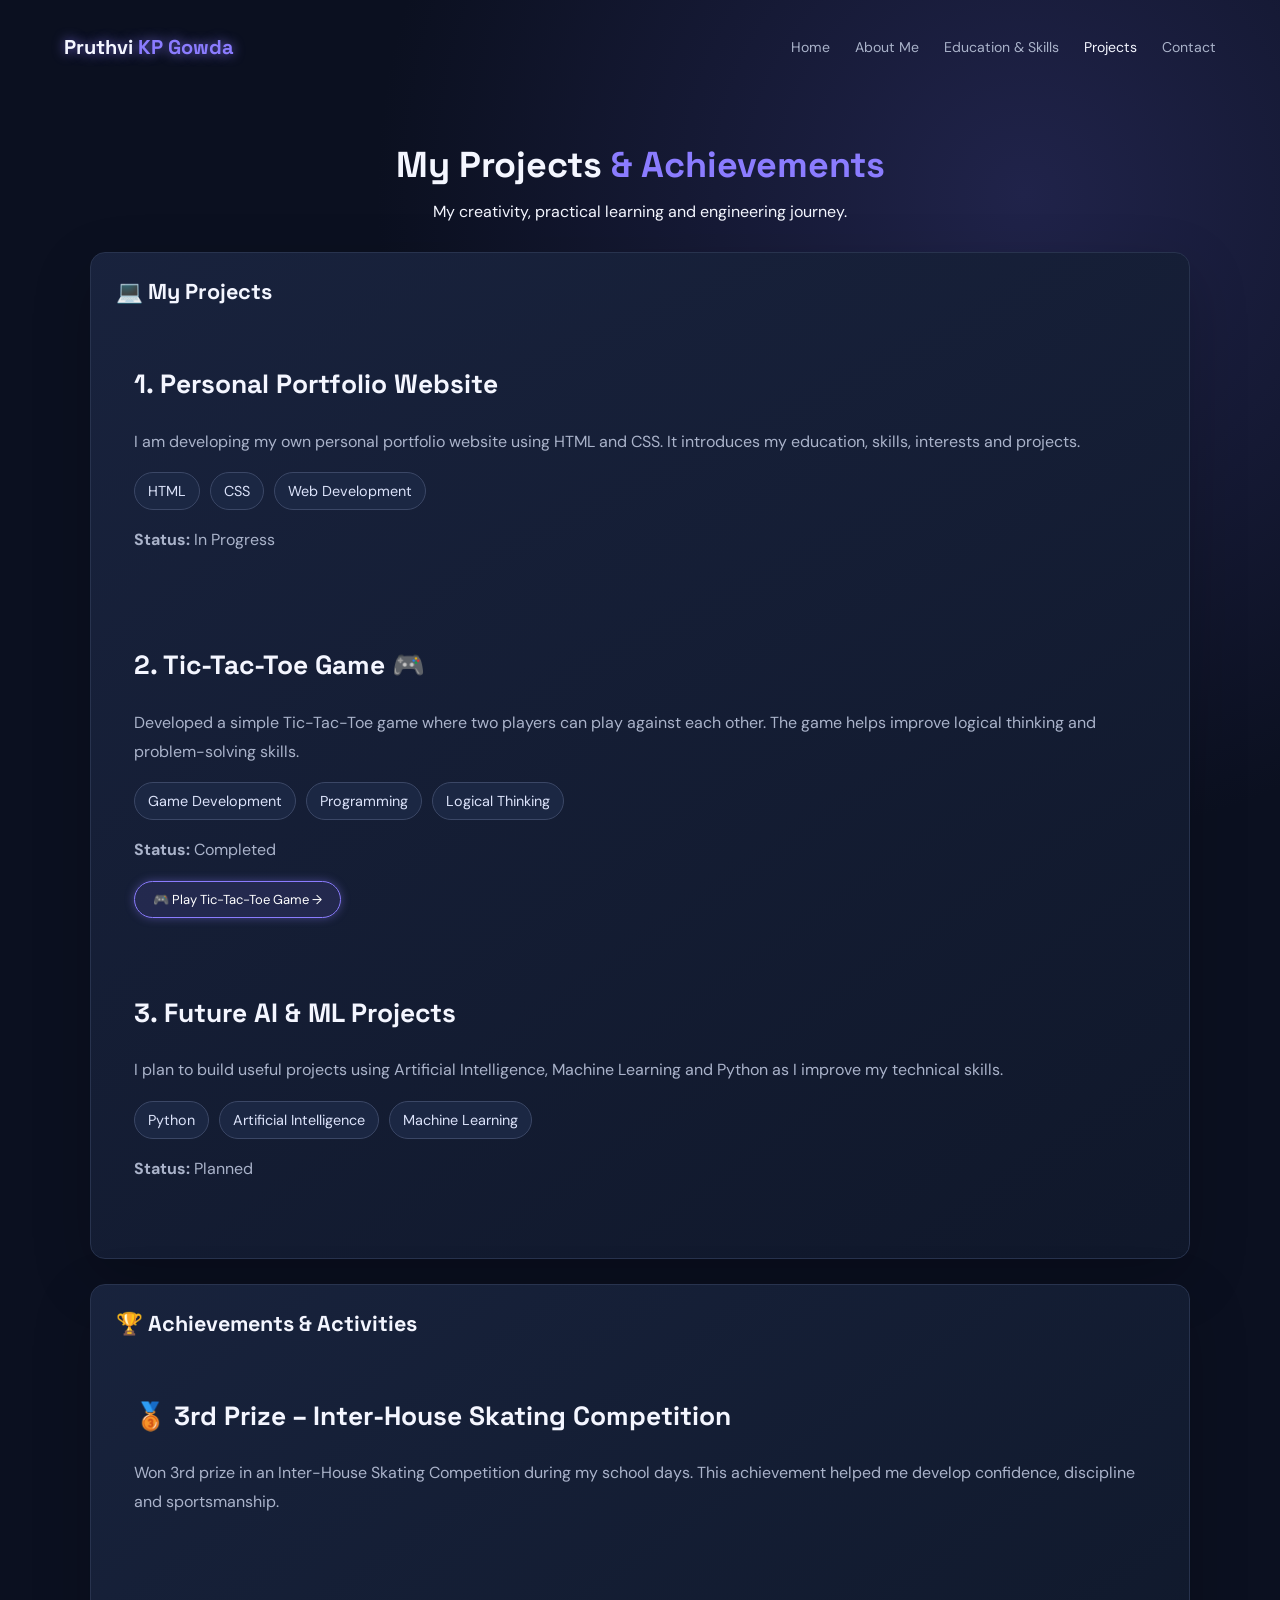
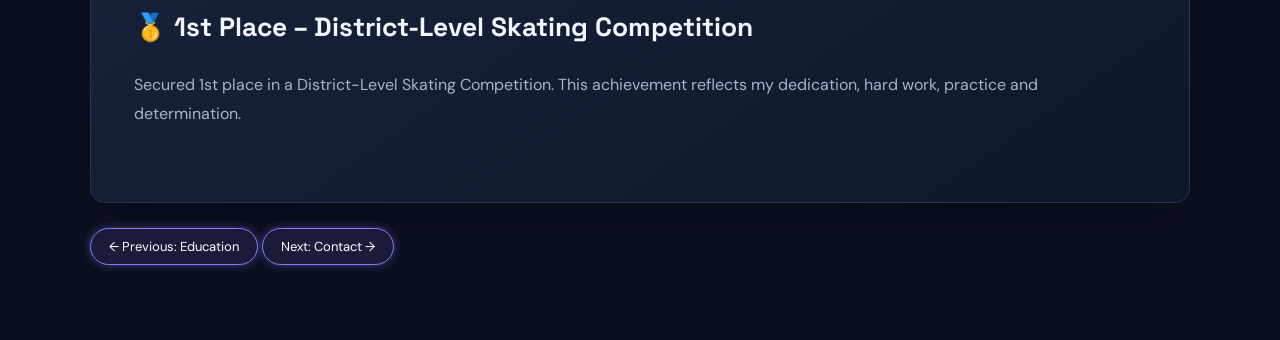
==== projects.html @ fa32b2a3 "update portfolio website" ====
<!DOCTYPE html>
<html lang="en">
<head>
    <meta charset="UTF-8">
    <meta name="viewport" content="width=device-width, initial-scale=1.0">
    <title>Projects & Achievements | Pruthvi KP Gowda</title>
    <link rel="stylesheet" href="css/style.css">
</head>
<body>

<header>
    <nav class="navbar">
        <div class="logo">Pruthvi <span>KP Gowda</span></div>

        <ul class="nav-links">
            <li><a href="index.html">Home</a></li>
            <li><a href="about.html">About Me</a></li>
            <li><a href="education.html">Education & Skills</a></li>
            <li><a href="projects.html" class="active">Projects</a></li>
            <li><a href="contact.html">Contact</a></li>
        </ul>
    </nav>
</header>

<main class="container">

    <section class="page-heading">
        <h1>My Projects <span>& Achievements</span></h1>
        <p>My creativity, practical learning and engineering journey.</p>
    </section>

    <section class="panel">
        <h2>💻 My Projects</h2>

        <div class="card">
            <h3>1. Personal Portfolio Website</h3>
            <p>
                I am developing my own personal portfolio website
                using HTML and CSS. It introduces my education,
                skills, interests and projects.
            </p>
            <div class="chips">
                <span>HTML</span>
                <span>CSS</span>
                <span>Web Development</span>
            </div>
            <p><strong>Status:</strong> In Progress</p>
        </div>

<div class="card">
    <h3>2. Tic-Tac-Toe Game 🎮</h3>

    <p>
        Developed a simple Tic-Tac-Toe game where
        two players can play against each other.
        The game helps improve logical thinking
        and problem-solving skills.
    </p>

    <div class="chips">
        <span>Game Development</span>
        <span>Programming</span>
        <span>Logical Thinking</span>
    </div>

    <p><strong>Status:</strong> Completed</p>
    
<a href="https://pruthvigowdakp5-ui.github.io/tic-tac-toe/"
   target="_blank"
   class="next-button">
    🎮 Play Tic-Tac-Toe Game →
</a>

</div>



        <div class="card">
            <h3>3. Future AI & ML Projects</h3>
            <p>
                I plan to build useful projects using
                Artificial Intelligence, Machine Learning
                and Python as I improve my technical skills.
            </p>
            <div class="chips">
                <span>Python</span>
                <span>Artificial Intelligence</span>
                <span>Machine Learning</span>
            </div>
            <p><strong>Status:</strong> Planned</p>
        </div>
    </section>

    <section class="panel">
        <h2>🏆 Achievements & Activities</h2>

    <div class="card">
        <h3>🥉 3rd Prize – Inter-House Skating Competition</h3>
        <p>
            Won 3rd prize in an Inter-House Skating
            Competition during my school days.
            This achievement helped me develop
            confidence, discipline and sportsmanship.
        </p>
    </div>

    <div class="card">
        <h3>🥇 1st Place – District-Level Skating Competition</h3>
        <p>
            Secured 1st place in a District-Level
            Skating Competition. This achievement
            reflects my dedication, hard work,
            practice and determination.
        </p>
    </div>

</section>

    <div class="next-button-container">
        <a href="education.html" class="next-button">
            ← Previous: Education
        </a>

        <a href="contact.html" class="next-button">
            Next: Contact →
        </a>
    </div>

</main>

<script src="js/script.js"></script>
</body>
</html>
---- css/style.css ----
@import url('https://fonts.googleapis.com/css2?family=DM+Sans:wght@400;500;600;700&family=Space+Grotesk:wght@500;600;700&display=swap');
:root{--bg:#0b1020;--panel:#131b31;--text:#f4f6ff;--muted:#aab3ca;--accent:#8b7cff;--accent2:#40c9ff;--line:#28334e}
*{box-sizing:border-box}html{scroll-behavior:smooth}body{margin:0;background:radial-gradient(circle at 80% 10%,#20234a 0,transparent 32%),var(--bg);color:var(--text);font-family:'DM Sans',sans-serif;min-height:100vh;display:flex;flex-direction:column}
.site-header{width:min(1120px,92%);margin:auto;padding:24px 0;display:flex;align-items:center;justify-content:space-between;gap:20px;border-bottom:1px solid var(--line)}
.logo{font:700 1.25rem 'Space Grotesk',sans-serif;color:var(--text);text-decoration:none;white-space:nowrap}.logo span,h1 span{color:var(--accent)}
.nav-links{display:flex;gap:18px;flex-wrap:wrap}.nav-links a{color:var(--muted);text-decoration:none;font-size:.88rem}.nav-links a:hover,.nav-links a.active{color:var(--text)}
.menu-toggle{display:none;background:transparent;border:1px solid var(--line);color:var(--text);padding:7px 10px;border-radius:8px;font-size:1.2rem}
.hero,.page{width:min(1040px,90%);margin:auto;flex:1}.hero{display:grid;grid-template-columns:1.5fr 1fr;align-items:center;gap:60px;padding:90px 0}.eyebrow,.tag{color:var(--accent2);font-size:.76rem;font-weight:700;letter-spacing:2px}
h1,h2,h3{font-family:'Space Grotesk',sans-serif}h1{font-size:clamp(2.5rem,6vw,4.5rem);line-height:1.05;margin:14px 0}h2{font-size:1.35rem;margin-top:0}h3{font-size:1.65rem}.hero h2{color:#c9d0e5;font-size:1.35rem}.lead,.panel p,.panel li{color:var(--muted);line-height:1.8}.hero-actions{display:flex;gap:12px;flex-wrap:wrap;margin-top:28px}
.btn{display:inline-block;background:linear-gradient(110deg,var(--accent),#5a9dff);color:white;text-decoration:none;padding:12px 18px;border-radius:10px;font-weight:700}.btn-outline{background:transparent;border:1px solid #596486}
.hero-card,.panel{background:linear-gradient(145deg,rgba(25,35,62,.96),rgba(16,24,43,.96));border:1px solid var(--line);border-radius:20px;padding:28px;box-shadow:0 20px 60px #0003}.hero-card{text-align:center;padding:38px 25px}.avatar{width:112px;height:112px;margin:0 auto 20px;border-radius:50%;display:grid;place-items:center;background:linear-gradient(135deg,var(--accent),var(--accent2));font:700 2.3rem 'Space Grotesk';color:white}.card-label{color:var(--accent2);font-size:.7rem;letter-spacing:2px;font-weight:700}.hero-card p:last-child{color:var(--muted)}
.page{padding:65px 0 80px}.page h1{font-size:clamp(2.3rem,5vw,3.7rem);margin-bottom:32px}.panel{margin:20px 0}.two-col{display:grid;grid-template-columns:repeat(2,minmax(0,1fr));gap:20px}.two-col .panel{margin:0}.timeline{border-left:2px solid var(--accent);padding-left:22px}.timeline>div{margin:20px 0}.timeline strong{color:var(--text)}.timeline p{margin:5px 0}.chips{display:flex;flex-wrap:wrap;gap:10px}.chips span{border:1px solid #3b4766;background:#1b2743;color:#dce3fa;padding:9px 13px;border-radius:999px;font-size:.9rem}.muted{color:var(--muted);font-size:.9rem}.contact-panel a{color:var(--accent2)}footer{text-align:center;color:#78839e;padding:24px;border-top:1px solid var(--line);font-size:.85rem}
@media(max-width:760px){.site-header{flex-wrap:wrap}.menu-toggle{display:block}.nav-links{display:none;width:100%;flex-direction:column;padding:12px 0}.nav-links.open{display:flex}.hero{grid-template-columns:1fr;padding:55px 0;gap:30px}.two-col{grid-template-columns:1fr}.page{padding-top:45px}}

/* ===== GLOWING EFFECTS ===== */


/* Glowing website logo */
.logo {
    text-shadow: 0 0 12px rgba(139, 124, 255, 0.8);
}

/* Glowing buttons */
.btn {
    box-shadow:
        0 0 10px rgba(139, 124, 255, 0.5),
        0 0 25px rgba(90, 157, 255, 0.3);
    transition: 0.3s ease;
}

.btn:hover {
    transform: translateY(-4px);
    box-shadow:
        0 0 15px #8b7cff,
        0 0 35px #5a9dff;
}

/* Glowing profile circle */
.avatar {
    box-shadow:
        0 0 15px #8b7cff,
        0 0 35px rgba(64, 201, 255, 0.7);
}

/* Glowing cards */
.panel, .hero-card {
    transition: 0.3s ease;
}

.panel:hover, .hero-card:hover {
    border-color: #8b7cff;
    box-shadow:
        0 0 12px rgba(139, 124, 255, 0.4),
        0 0 30px rgba(64, 201, 255, 0.15);
    transform: translateY(-4px);
}

/* Smooth glowing animation */
@keyframes softGlow {
    0%, 100% {
        text-shadow: 0 0 8px #8b7cff;
    }
    50% {
        text-shadow: 0 0 25px #40c9ff;
    }
}

/* Next About Me Button */
.next-button-container {
    width: 100%;
    margin: 25px 0 35px;
    text-align: left;
}

.next-button {
    display: inline-block;
    padding: 9px 18px;
    color: #ffffff;
    text-decoration: none;
    font-size: 13px;
    border: 1px solid #8b7cff;
    border-radius: 25px;
    background: rgba(139, 124, 255, 0.12);
    box-shadow: 0 0 10px rgba(139, 124, 255, 0.4);
    transition: 0.3s ease;
}

.next-button:hover {
    background: #8b7cff;
    box-shadow: 0 0 20px #8b7cff;
    transform: translateX(5px);
}


/* Same layout for all portfolio pages */

.container {
    width: 90%;
    max-width: 1100px;
    margin: 40px auto;
}

.page-heading {
    text-align: center;
    margin-bottom: 30px;
}

.page-heading h1 {
    font-size: 36px;
}

.panel {
    width: 100%;
    box-sizing: border-box;
    margin: 25px 0;
    padding: 25px;
    border-radius: 15px;
}

.card {
    box-sizing: border-box;
    width: 100%;
    margin: 15px 0;
    padding: 18px;
}

.navbar {
    display: flex;
    justify-content: space-between;
    align-items: center;
    padding: 20px 5%;
}

.nav-links {
    display: flex;
    align-items: center;
    gap: 25px;
    list-style: none;
}

.nav-links a {
    text-decoration: none;
}
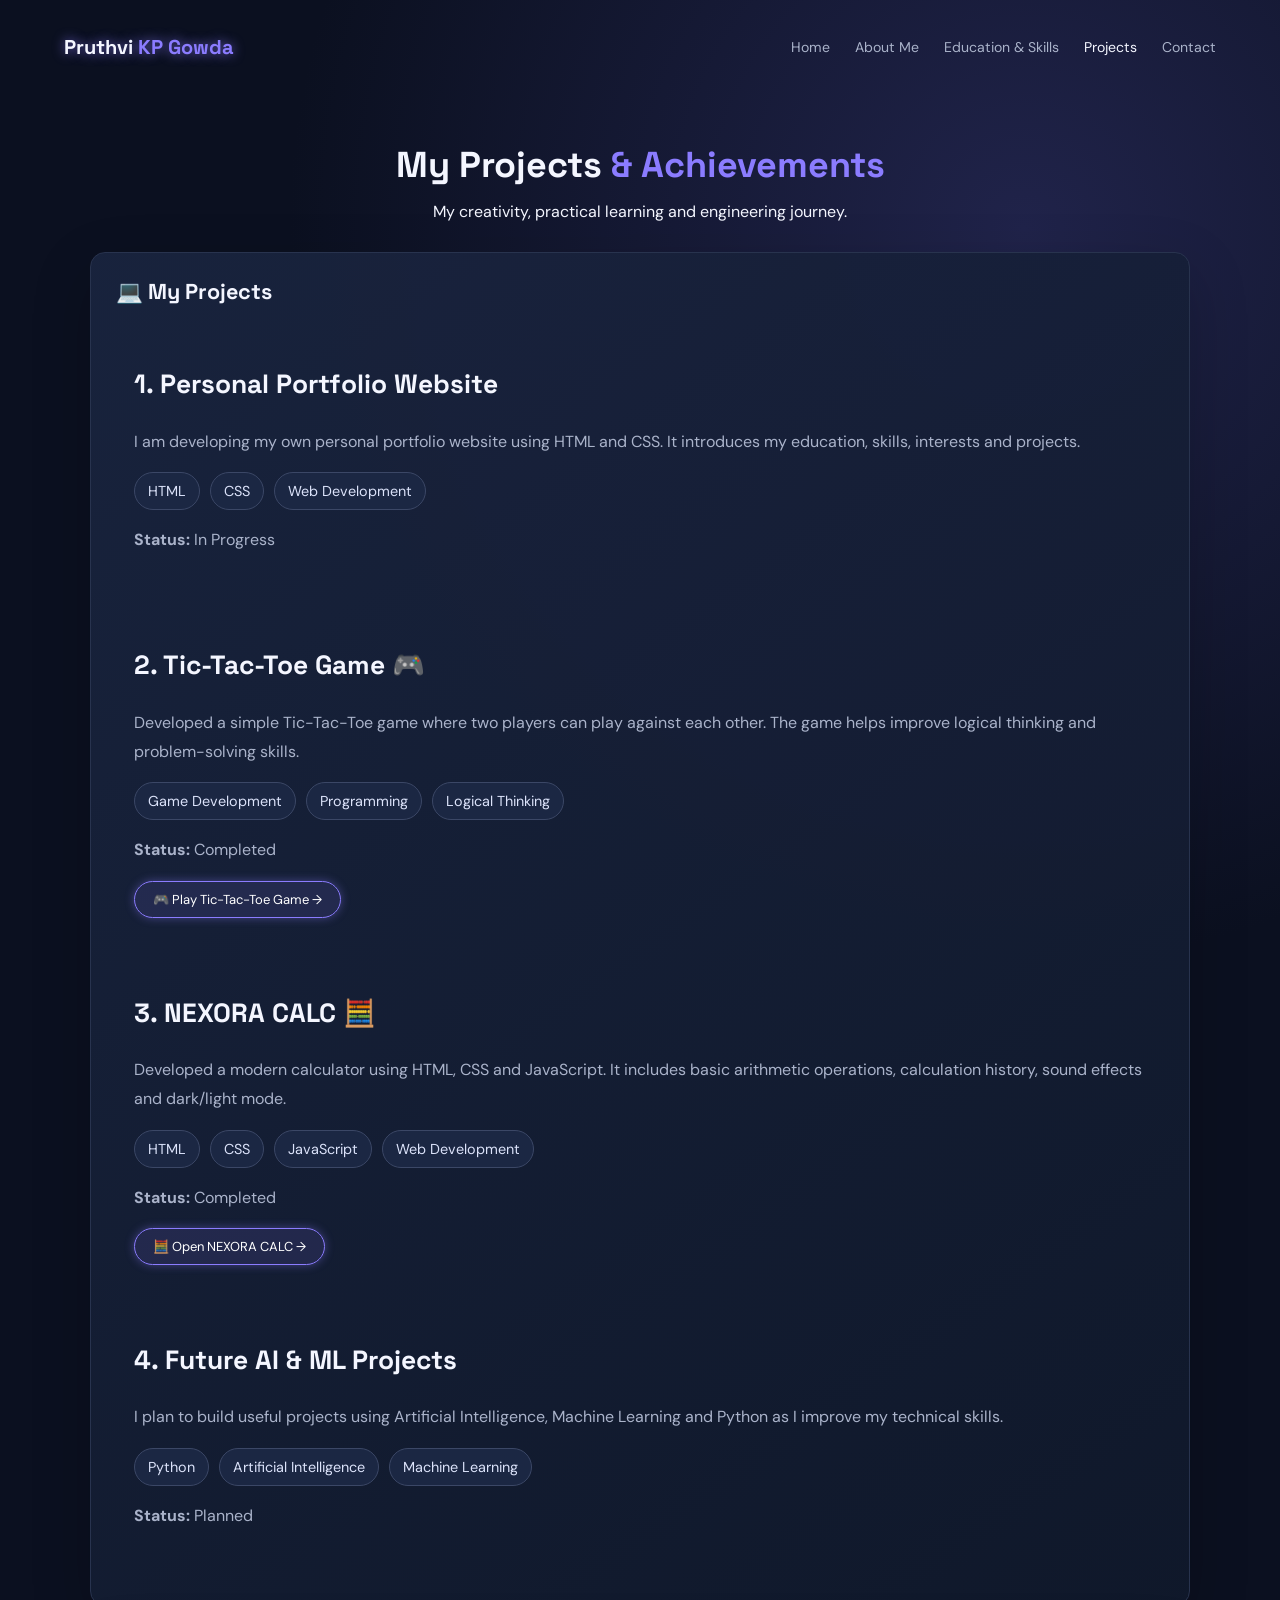
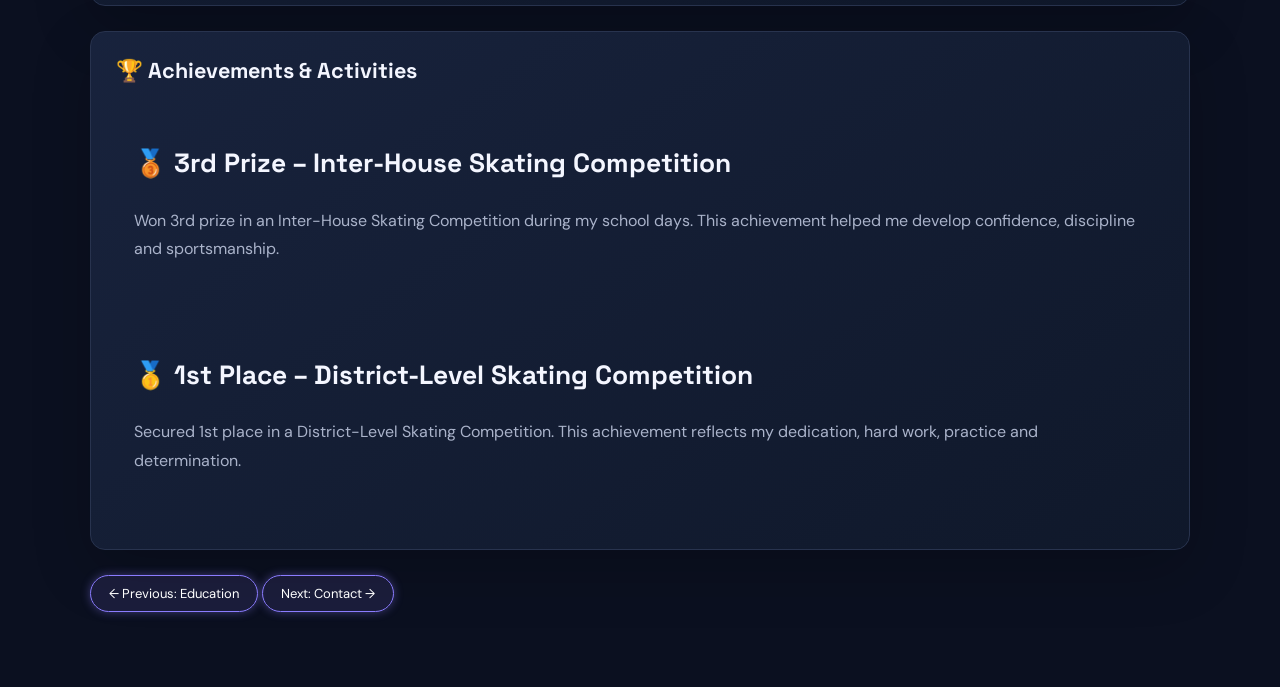
==== commit 84ed8d6f: "Added NEXORA CALC to portfolio with dark/light mode and history" ====
--- a/projects.html
+++ b/projects.html
@@ -72,26 +72,55 @@
     🎮 Play Tic-Tac-Toe Game →
 </a>
 
+
 </div>
 
 
 
-        <div class="card">
-            <h3>3. Future AI & ML Projects</h3>
-            <p>
-                I plan to build useful projects using
-                Artificial Intelligence, Machine Learning
-                and Python as I improve my technical skills.
-            </p>
-            <div class="chips">
-                <span>Python</span>
-                <span>Artificial Intelligence</span>
-                <span>Machine Learning</span>
-            </div>
-            <p><strong>Status:</strong> Planned</p>
-        </div>
-    </section>
+       
+<div class="card">
+    <h3>3. NEXORA CALC 🧮</h3>
 
+    <p>
+        Developed a modern calculator using HTML, CSS
+        and JavaScript. It includes basic arithmetic
+        operations, calculation history, sound effects
+        and dark/light mode.
+    </p>
+
+    <div class="chips">
+        <span>HTML</span>
+        <span>CSS</span>
+        <span>JavaScript</span>
+        <span>Web Development</span>
+    </div>
+
+    <p><strong>Status:</strong> Completed</p>
+
+    <a href="Calculator/index.html"
+       target="_blank"
+       class="next-button">
+        🧮 Open NEXORA CALC →
+    </a>
+</div>
+
+<div class="card">
+    <h3>4. Future AI & ML Projects</h3>
+    <p>
+        I plan to build useful projects using
+        Artificial Intelligence, Machine Learning
+        and Python as I improve my technical skills.
+    </p>
+    <div class="chips">
+        <span>Python</span>
+        <span>Artificial Intelligence</span>
+        <span>Machine Learning</span>
+    </div>
+    <p><strong>Status:</strong> Planned</p>
+</div>
+
+  </section>  <!-- End of My Projects -->
+  
     <section class="panel">
         <h2>🏆 Achievements & Activities</h2>
 
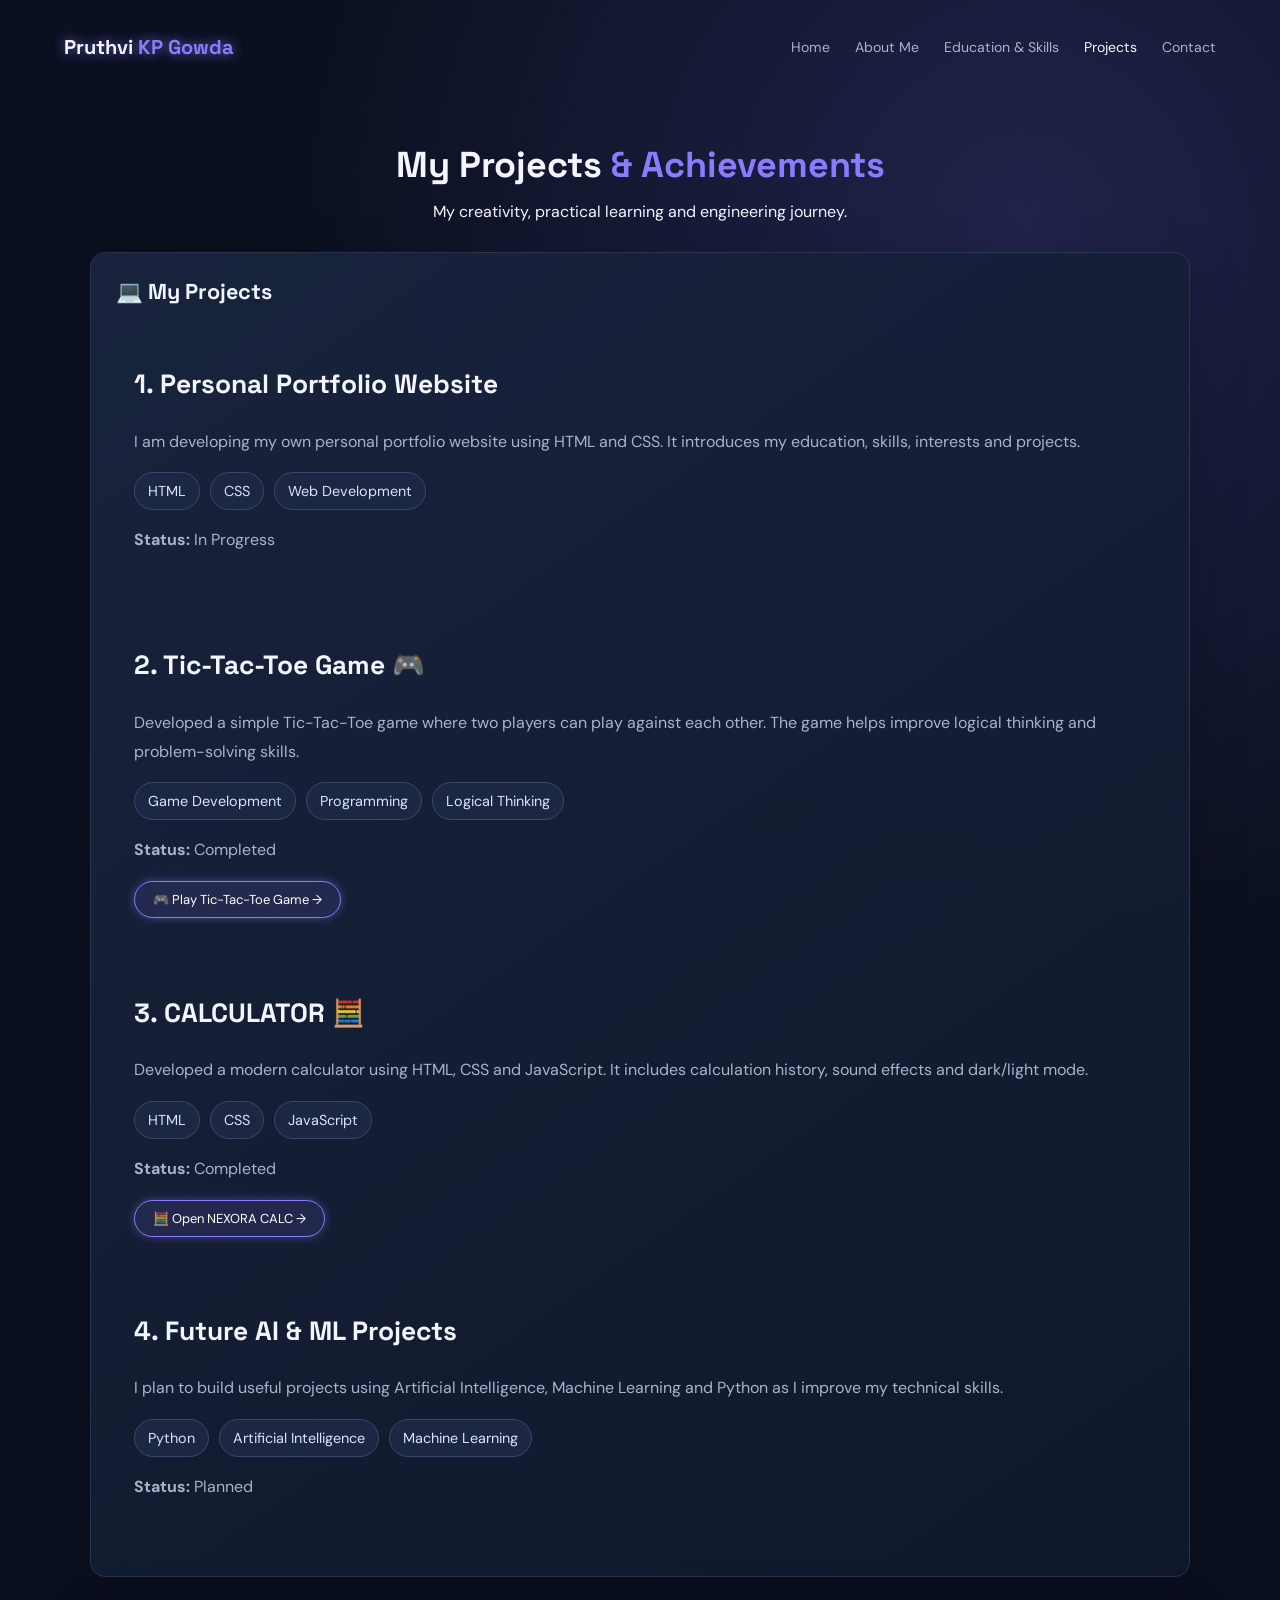
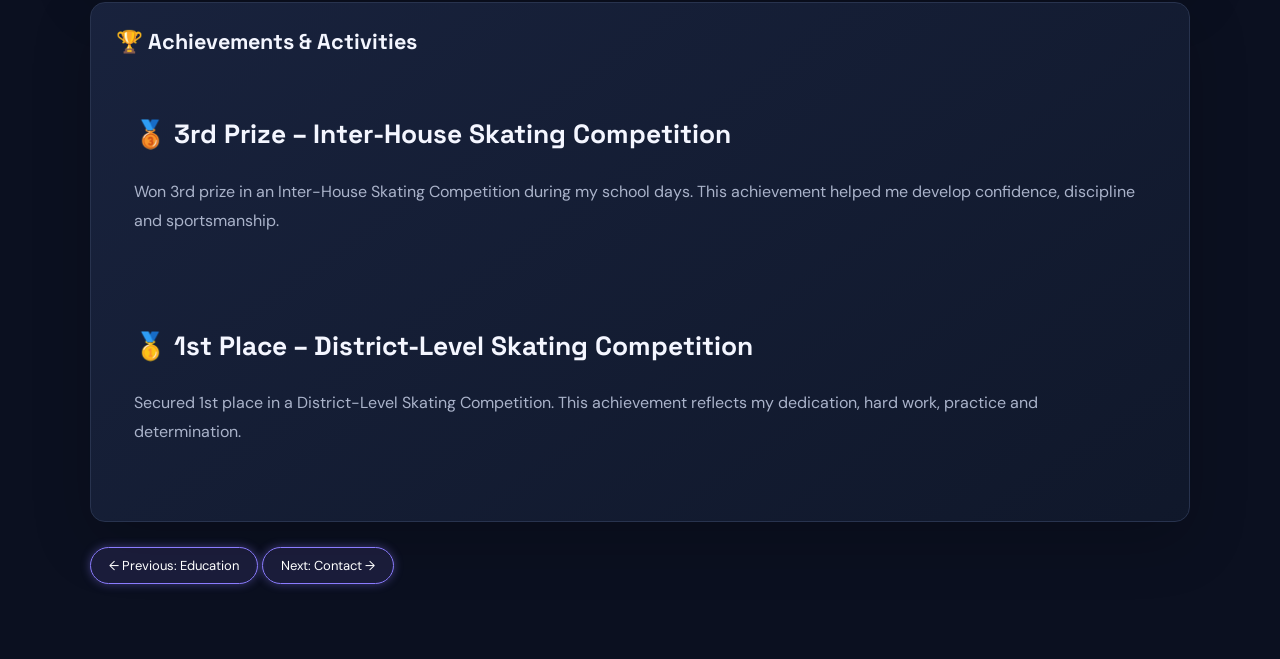
==== commit 0d923147: "CALCULATOR" ====
--- a/projects.html
+++ b/projects.html
@@ -79,20 +79,18 @@
 
        
 <div class="card">
-    <h3>3. NEXORA CALC 🧮</h3>
+    <h3>3. CALCULATOR 🧮</h3>
 
     <p>
         Developed a modern calculator using HTML, CSS
-        and JavaScript. It includes basic arithmetic
-        operations, calculation history, sound effects
-        and dark/light mode.
+        and JavaScript. It includes calculation history,
+        sound effects and dark/light mode.
     </p>
 
     <div class="chips">
         <span>HTML</span>
         <span>CSS</span>
         <span>JavaScript</span>
-        <span>Web Development</span>
     </div>
 
     <p><strong>Status:</strong> Completed</p>
@@ -120,7 +118,7 @@
 </div>
 
   </section>  <!-- End of My Projects -->
-  
+
     <section class="panel">
         <h2>🏆 Achievements & Activities</h2>
 
